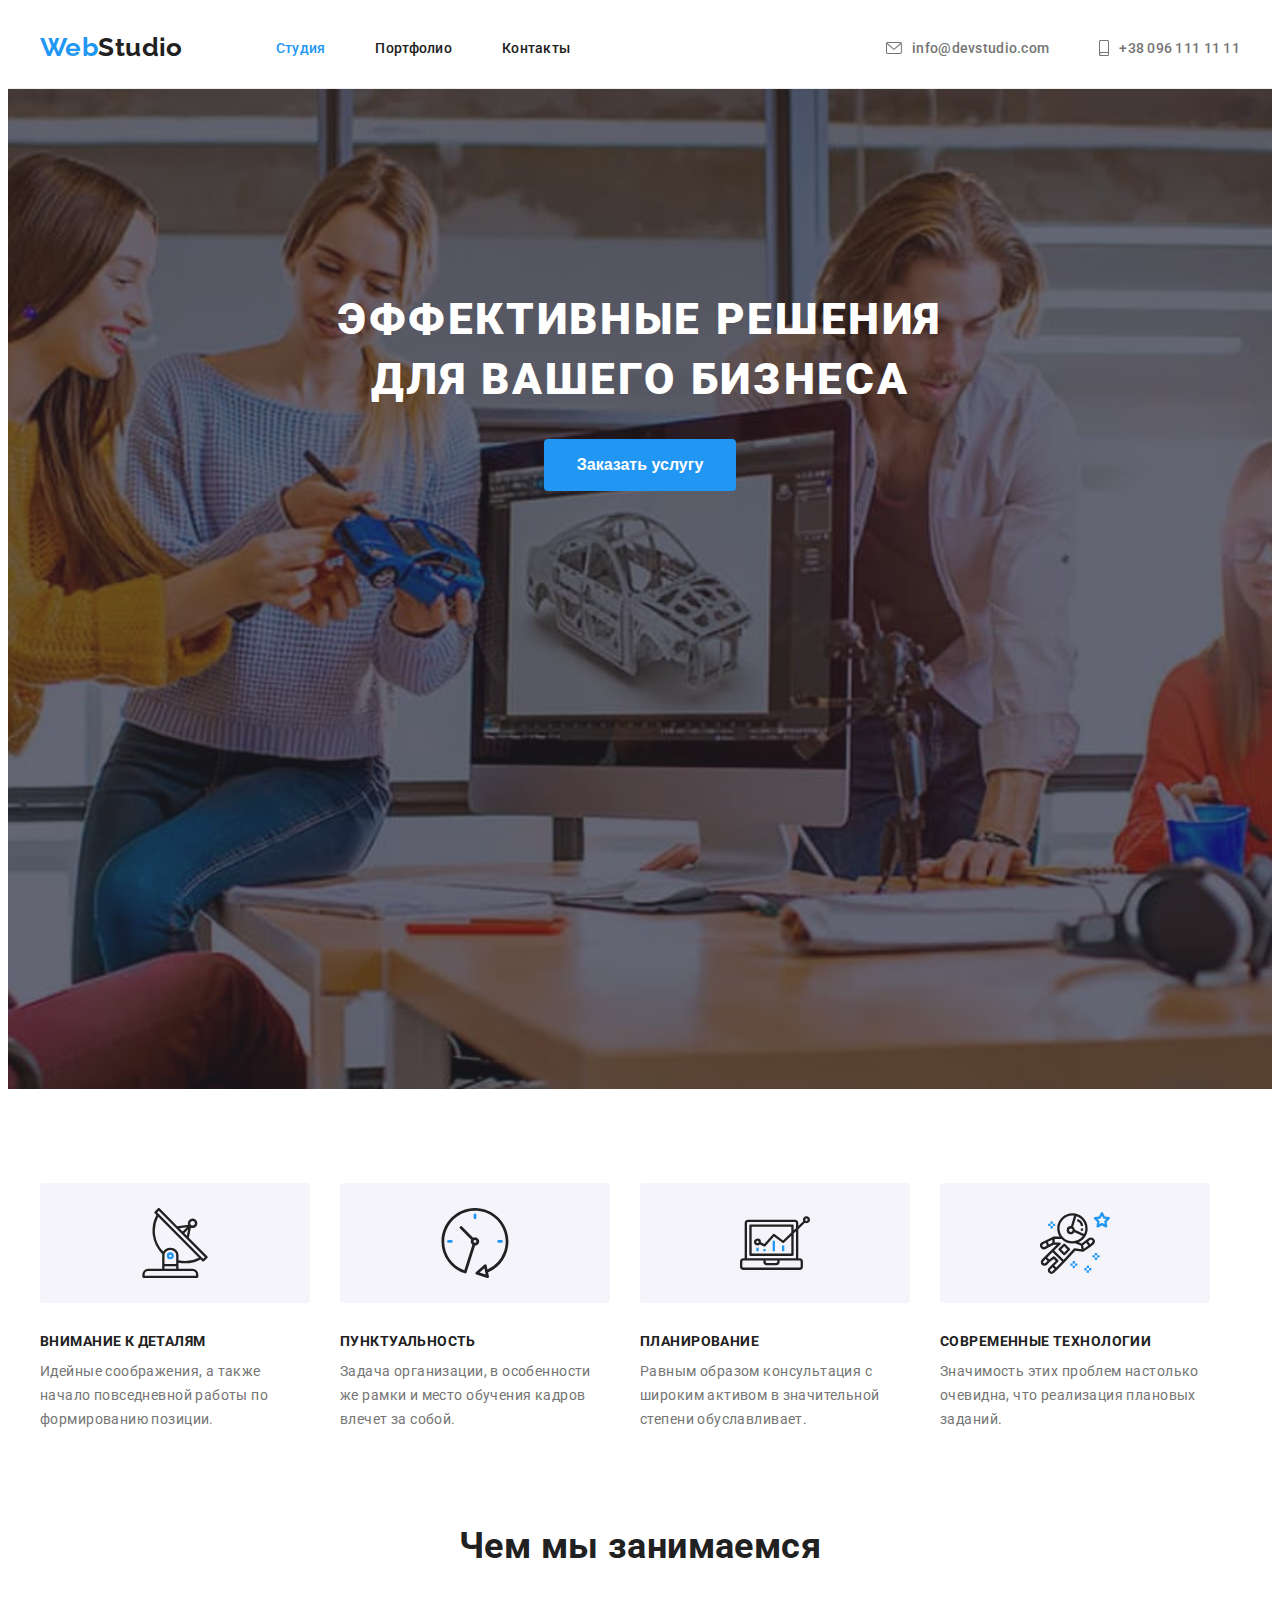
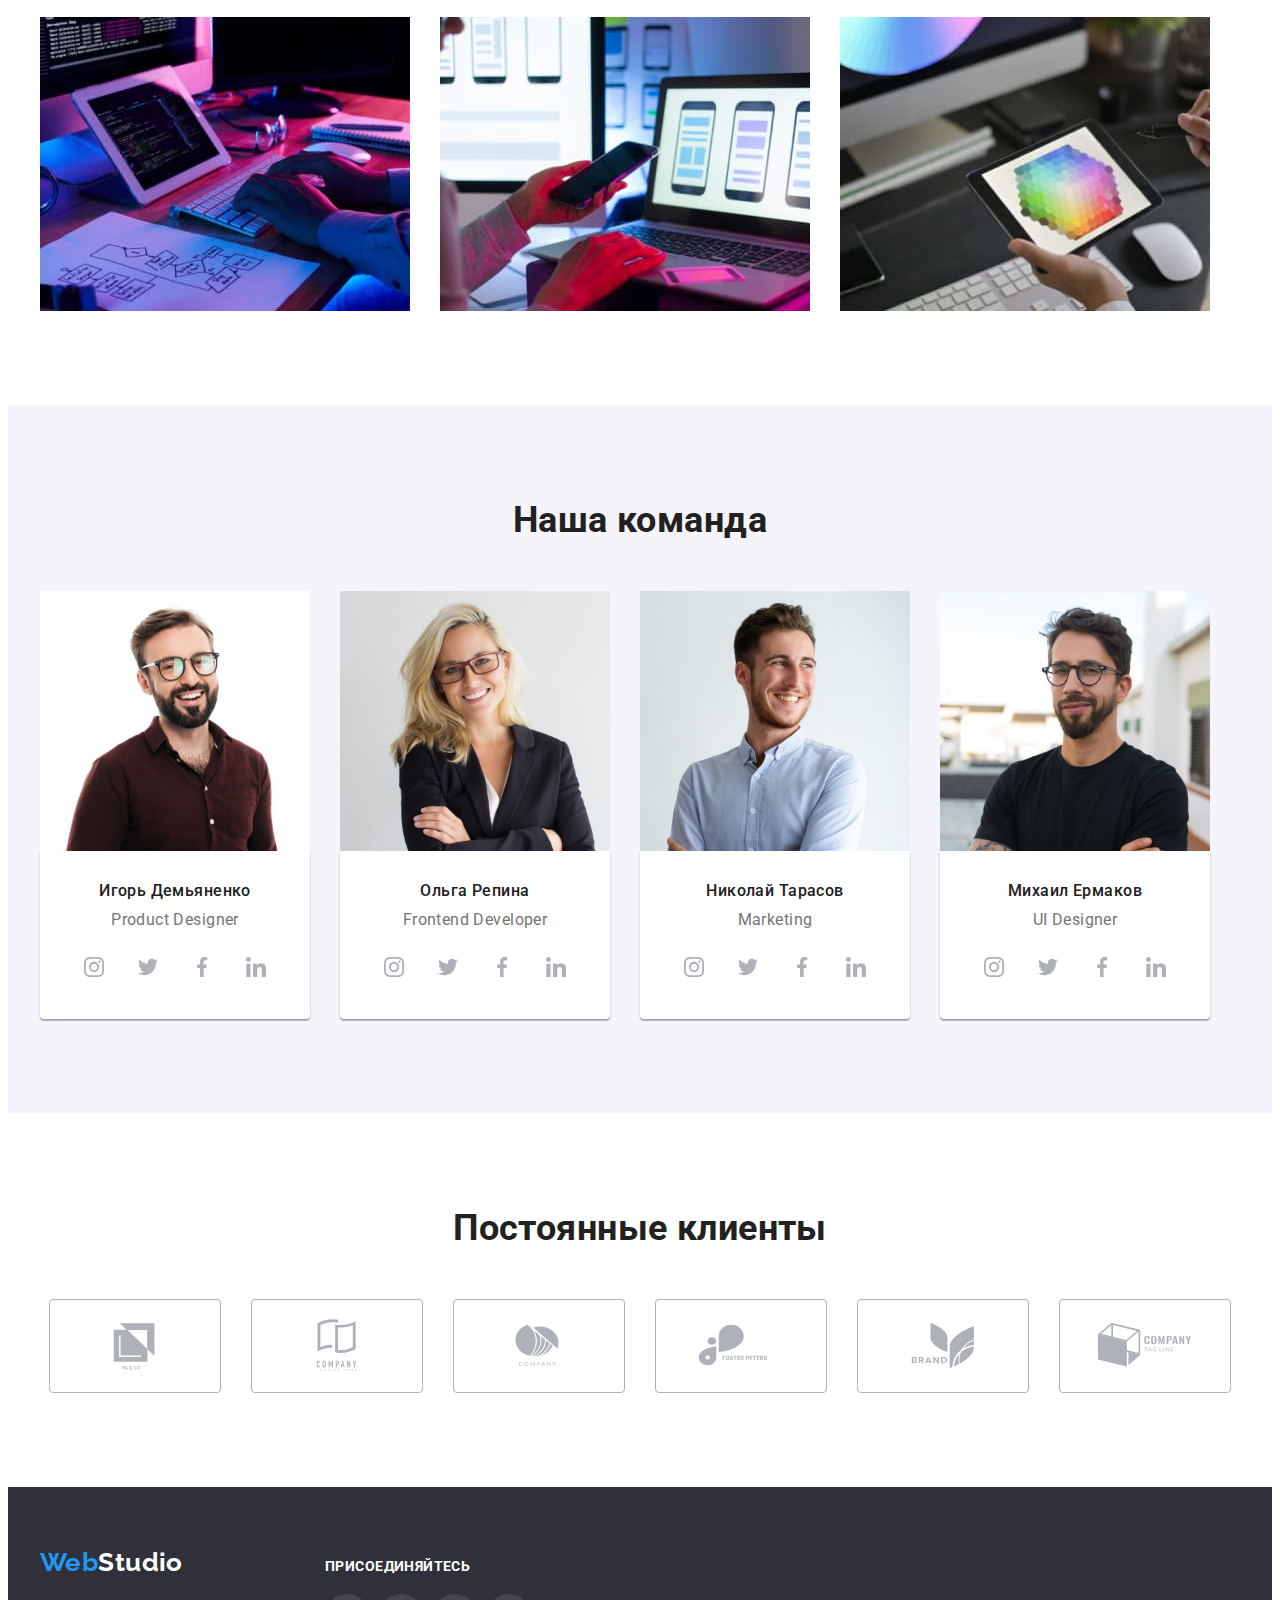
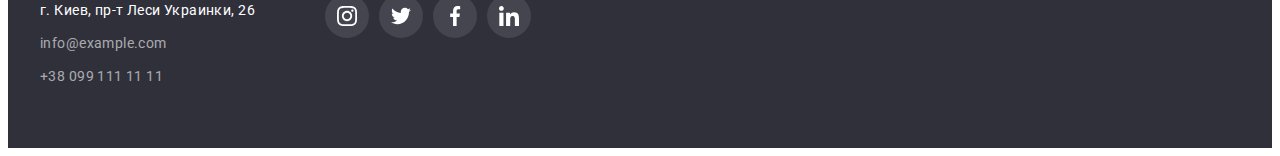
==== index.html @ 10cbb709 "hw_5_start" ====
<!DOCTYPE html>
<html lang="ru">
  <head>
    <meta charset="UTF-8" />
    <meta http-equiv="X-UA-Compatible" content="IE=edge" />
    <meta name="viewport" content="width=device-width, initial-scale=1.0" />
    <title>Студия</title>
    <link rel="preconnect" href="https://fonts.googleapis.com" />
    <link rel="preconnect" href="https://fonts.gstatic.com" crossorigin />
    <link
      href="https://fonts.googleapis.com/css2?family=Raleway:wght@700&family=Roboto:wght@400;500;700;900&display=swap"
      rel="stylesheet"
    />
    <link
      rel="stylesheet"
      href="https://cdnjs.cloudflare.com/ajax/libs/modern-normalize/1.1.0/modern-normalize.min.css"
      integrity="sha512-wpPYUAdjBVSE4KJnH1VR1HeZfpl1ub8YT/NKx4PuQ5NmX2tKuGu6U/JRp5y+Y8XG2tV+wKQpNHVUX03MfMFn9Q=="
      crossorigin="anonymous"
      referrerpolicy="no-referrer"
    />
    <link rel="stylesheet" href="./css/styles.css" />
  </head>
  <body>
    <header class="header">
      <div class="container">
        <!--logo-->
        <a class="header-logo link" href="./index.html">
          <span class="header-logo-blue">Web</span>Studio
        </a>
        <!--menu-->
        <nav class="header-nav">
          <ul class="header-menu list">
            <li class="header-m-item">
              <a class="header-link link current" href="./index.html">Студия</a>
            </li>
            <li class="header-m-item">
              <a class="header-link link" href="./portfolio.html">Портфолио</a>
            </li>
            <li class="header-m-item">
              <a class="header-link link" href="#contacts">Контакты</a>
            </li>
          </ul>
        </nav>
        <!--contacts-->
        <ul class="header-contact list">
          <li class="header-c-item">            
            <a class="header-mail link" href="mailto:info@devstudio.com">
              <svg class="mail-icon" width="16" height="12" ><use href="./images/icons.svg#icon-mail"></use></svg>info@devstudio.com</a>
          </li>
          <li class="header-c-item">            
            <a class="header-tel link" href="tel:+380961111111">
              <svg class="tel-icon" width="10" height="16" ><use href="./images/icons.svg#icon-tel"></use></svg>+38 096 111 11 11</a>
          </li>
        </ul>
      </div>
    </header>
    <main>
      <!--business solutions-->
      <section class="solutions">        
        <div class="container">          
          <h1 class="solutions-title">
            Эффективные решения <br />
            для вашего бизнеса
          </h1>
          <button type="button" class="solutions-button">
            Заказать услугу
          </button>
        </div>
      </section>
      <!--our benefits-->
      <section class="benefits">
        <div class="container">
          <ul class="benefits-menu list">
            <li class="benefits-m-item icon-antenna">
              <h3 class="benefits-title">Внимание к деталям</h3>
              <p class="benefits-text">
                Идейные соображения, а также начало повседневной работы по
                формированию позиции.
              </p>
            </li>
            <li class="benefits-m-item icon-clock">
              <h3 class="benefits-title">Пунктуальность</h3>
              <p class="benefits-text">
                Задача организации, в особенности же рамки и место обучения
                кадров влечет за собой.
              </p>
            </li>
            <li class="benefits-m-item icon-comp">
              <h3 class="benefits-title">Планирование</h3>
              <p class="benefits-text">
                Равным образом консультация с широким активом в значительной
                степени обуславливает.
              </p>
            </li>
            <li class="benefits-m-item icon-astronaut">
              <h3 class="benefits-title">Современные технологии</h3>
              <p class="benefits-text">
                Значимость этих проблем настолько очевидна, что реализация
                плановых заданий.
              </p>
            </li>
          </ul>
        </div>
      </section>
      <!--what are we doing-->
      <section class="doing">
        <div class="container">
          <h2 class="doing-title">Чем мы занимаемся</h2>
          <ul class="doing-menu list">
            <!--рис 1-->
            <li class="doing-item">
              <img
                src="./images/img_1.jpg"
                alt="рис_1"
                width="370"
                height="294"
              />
            </li>
            <!--рис 2-->
            <li class="doing-item">
              <img
                src="./images/img_2.jpg"
                alt="рис_2"
                width="370"
                height="294"
              />
            </li>
            <!--рис 3-->
            <li class="doing-item">
              <img
                src="./images/img_3.jpg"
                alt="рис_3"
                width="370"
                height="294"
              />
            </li>
          </ul>
        </div>
      </section>
      <!--our team-->
      <section class="team">
        <div class="container">
          <h2 class="team-title">Наша команда</h2>
          <ul class="team-menu list">
            <li class="team-item">
              <img
                class="team-img"
                src="./images/c_1.jpg"
                alt="демьяненко"
                width="270"
                height="260"
              />
              <div class="team-member">
                <h3 class="team-m-title">Игорь Демьяненко</h3>
                <p class="team-text">Product Designer</p>
                <ul class="team-social list">
                  <li class="team-social-item"><a class="team-social-link link" href="">
                    <svg class="team-social-icon" width="20" height="20" ><use href="./images/icons.svg#icon-instagram"></use></svg>
                  </a></li>
                  <li class="team-social-item"><a class="team-social-link link" href="">
                    <svg class="team-social-icon" width="20" height="20" ><use href="./images/icons.svg#icon-twitter"></use></svg>
                  </a></li>
                  <li class="team-social-item"><a class="team-social-link link" href="">
                    <svg class="team-social-icon" width="20" height="20" ><use href="./images/icons.svg#icon-facebook"></use></svg>
                  </a></li>
                  <li class="team-social-item"><a class="team-social-link link" href="">
                    <svg class="team-social-icon" width="20" height="20" ><use href="./images/icons.svg#icon-linkedin"></use></svg>
                  </a></li>
                </ul>                
              </div>
            </li>
            <li class="team-item">
              <img
                class="team-img"
                src="./images/c_2.jpg"
                alt="репина"
                width="270"
                height="260"
              />
              <div class="team-member">
                <h3 class="team-m-title">Ольга Репина</h3>
                <p class="team-text">Frontend Developer</p>
                <ul class="team-social list">
                  <li class="team-social-item"><a class="team-social-link link" href="">
                    <svg class="team-social-icon" width="20" height="20" ><use href="./images/icons.svg#icon-instagram"></use></svg>
                  </a></li>
                  <li class="team-social-item"><a class="team-social-link link" href="">
                    <svg class="team-social-icon" width="20" height="20" ><use href="./images/icons.svg#icon-twitter"></use></svg>
                  </a></li>
                  <li class="team-social-item"><a class="team-social-link link" href="">
                    <svg class="team-social-icon" width="20" height="20" ><use href="./images/icons.svg#icon-facebook"></use></svg>
                  </a></li>
                  <li class="team-social-item"><a class="team-social-link link" href="">
                    <svg class="team-social-icon" width="20" height="20" ><use href="./images/icons.svg#icon-linkedin"></use></svg>
                  </a></li>
                </ul>
              </div>
            </li>
            <li class="team-item">
              <img
                class="team-img"
                src="./images/c_3.jpg"
                alt="тарасов"
                width="270"
                height="260"
              />
              <div class="team-member">
                <h3 class="team-m-title">Николай Тарасов</h3>
                <p class="team-text">Marketing</p>
                <ul class="team-social list">
                  <li class="team-social-item"><a class="team-social-link link" href="">
                    <svg class="team-social-icon" width="20" height="20" ><use href="./images/icons.svg#icon-instagram"></use></svg>
                  </a></li>
                  <li class="team-social-item"><a class="team-social-link link" href="">
                    <svg class="team-social-icon" width="20" height="20" ><use href="./images/icons.svg#icon-twitter"></use></svg>
                  </a></li>
                  <li class="team-social-item"><a class="team-social-link link" href="">
                    <svg class="team-social-icon" width="20" height="20" ><use href="./images/icons.svg#icon-facebook"></use></svg>
                  </a></li>
                  <li class="team-social-item"><a class="team-social-link link" href="">
                    <svg class="team-social-icon" width="20" height="20" ><use href="./images/icons.svg#icon-linkedin"></use></svg>
                  </a></li>
                </ul>
              </div>
            </li>
            <li class="team-item">
              <img
                class="team-img"
                src="./images/c_4.jpg"
                alt="ермаков"
                width="270"
                height="260"
              />
              <div class="team-member">
                <h3 class="team-m-title">Михаил Ермаков</h3>
                <p class="team-text">UI Designer</p>
                <ul class="team-social list">
                  <li class="team-social-item"><a class="team-social-link link" href="">
                    <svg class="team-social-icon" width="20" height="20" ><use href="./images/icons.svg#icon-instagram"></use></svg>
                  </a></li>
                  <li class="team-social-item"><a class="team-social-link link" href="">
                    <svg class="team-social-icon" width="20" height="20" ><use href="./images/icons.svg#icon-twitter"></use></svg>
                  </a></li>
                  <li class="team-social-item"><a class="team-social-link link" href="">
                    <svg class="team-social-icon" width="20" height="20" ><use href="./images/icons.svg#icon-facebook"></use></svg>
                  </a></li>
                  <li class="team-social-item"><a class="team-social-link link" href="">
                    <svg class="team-social-icon" width="20" height="20" ><use href="./images/icons.svg#icon-linkedin"></use></svg>
                  </a></li>
                </ul>
              </div>
            </li>
          </ul>
        </div>
      </section>
      <!--our clients-->
      <section class="client">
        <div class="container">
          <h2 class="client-title">Постоянные клиенты</h2>
          <ul class="client-menu list">
            <li class="client-m-item"><a class="client-m-link link" href="">
              <svg class="client-icon" width="106" height="60" ><use href="./images/icons.svg#icon-client_1"></use></svg>
            </a></li>
            <li class="client-m-item"><a class="client-m-link link" href="">
              <svg class="client-icon" width="106" height="60" ><use href="./images/icons.svg#icon-client_2"></use></svg>
            </a></li>
            <li class="client-m-item"><a class="client-m-link link" href="">
              <svg class="client-icon" width="106" height="60" ><use href="./images/icons.svg#icon-client_3"></use></svg>
            </a></li>
            <li class="client-m-item"><a class="client-m-link link" href="">
              <svg class="client-icon" width="106" height="60" ><use href="./images/icons.svg#icon-client_4"></use></svg>
            </a></li>
            <li class="client-m-item"><a class="client-m-link link" href="">
              <svg class="client-icon" width="106" height="60" ><use href="./images/icons.svg#icon-client_5"></use></svg>
            </a></li>
            <li class="client-m-item"><a class="client-m-link link" href="">
              <svg class="client-icon" width="106" height="60" ><use href="./images/icons.svg#icon-client_6"></use></svg>
            </a></li>
          </ul>
        </div>
    </main>
    <footer class="footer">
      <div class="container">
        <div class="column-one">
        <!--logo-->
        <a class="footer-logo link" href="./index.html">
          <span class="footer-logo-blue">Web</span>Studio
        </a>
        <!--address-->
        <address class="footer-address" id="contacts">
          <ul class="footer-menu list">
            <li class="footer-m-item">
              <a
                class="footer-map link"
                href="https://goo.gl/maps/RR3jkTfYmtPLp5M26"
                >г. Киев, пр-т Леси Украинки, 26</a
              >
            </li>
            <li class="footer-m-item">
              <a class="footer-mail link" href="mailto:info@devstudio.com"
                >info@example.com</a
              >
            </li>
            <li class="footer-m-item">
              <a class="footer-tel link" href="tel:+380991111111"
                >+38 099 111 11 11</a
              >
            </li>
          </ul>
        </address>
      </div>
      <div class="column-two">
        <h3 class="join-title">присоединяйтесь</h3>
        <ul class="join-social list">
          <li class="join-social-item"><a class="join-social-link link" href="">
            <svg class="join-social-icon" width="20" height="20" ><use href="./images/icons.svg#icon-instagram_2"></use></svg>
          </a></li>
          <li class="join-social-item"><a class="join-social-link link" href="">
            <svg class="join-social-icon" width="20" height="20" ><use href="./images/icons.svg#icon-twitter_2"></use></svg>
          </a></li>
          <li class="join-social-item"><a class="join-social-link link" href="">
            <svg class="join-social-icon" width="20" height="20" ><use href="./images/icons.svg#icon-facebook_2"></use></svg>
          </a></li>
          <li class="join-social-item"><a class="join-social-link link" href="">
            <svg class="join-social-icon" width="20" height="20" ><use href="./images/icons.svg#icon-linkedin_2"></use></svg>
          </a></li>
        </ul>
      </div>
      </div>
    </footer>
  </body>
</html>
---- css/styles.css ----
:root {
    --pas-txt: #212121;
    --act-link-txt: #2196F3;
    --act-btn-txt: #FFFFFF;
    --hd-cont-txt: #757575;
    --ftr-cont-txt: rgba(255, 255, 255, 0.6);
    --sol-bcg: #2F303A;
    --hero-bcg: #E5E5E5;
    --team-bcg: #F5F4FA;    
    }

body {
    font-family: 'Roboto', sans-serif;
    font-size: 14px;
    letter-spacing: 0.03em;
    color: var(--pas-txt);
    background-color: var(--act-btn-txt);    
}

h1, h2, h3, h4, h5, h6, p {
margin-top: 0;
margin-bottom: 0;
}

ul, ol {
    margin-top: 0;
    margin-bottom: 0;
    padding-left: 0;
    }

img {
    display: block;
}

.list {    
    list-style: none;
}

.link {
    text-decoration: none;
}

.container {
    width: 1200px;
    padding-left: 15px;
    padding-right: 15px;
    margin: 0 auto;    
    }

/*------------------------header-------------------------*/

.header {
    border-bottom: 1px solid #ECECEC;
    background: var(--act-btn-txt);    
    }

.header .container { 
    display: flex;
    }

.header-logo {
        margin-right: 93px;
        padding-top: 24px;
        padding-bottom: 25px;

        font-family: 'Raleway';
        font-style: normal;
        font-weight: 700;
        font-size: 26px;
        line-height: calc(31/26);          
        color: var(--pas-txt);        
    }

.header-logo-blue {
        color: var(--act-link-txt);        
        }

.header-menu {
    display: flex;
    }

.header-m-item {    
    margin-right: 50px;
}

.header-m-item:last-child {
    margin-right: 0;
}

.header-link {
        display: block;
        padding-top: 32px;
        padding-bottom: 32px;
        
        font-weight: 500;
        line-height: calc(16/14);
        letter-spacing: 0.02em;
        color: var(--pas-txt);
        
        }

.header-link.current {
    color: var(--act-link-txt);
}

.header-link:hover,
.header-link:focus {
    color: var(--act-link-txt);
}

.header-contact {
    display: flex;
    margin-left: auto;    
}

.header-c-item:not(:last-child) {
    margin-right: 50px;
}

.header-mail,
.header-tel {
        display: flex;
        padding-top: 32px;
        padding-bottom: 32px;
        align-items: center;

        font-weight: 500;        
        line-height: calc(16/14);
        letter-spacing: 0.02em; 
        color: var(--hd-cont-txt);        
    }    

.header-mail:hover,
.header-tel:hover,
.header-mail:focus,
.header-tel:focus {
    color: var(--act-link-txt);
}

.mail-icon,
.tel-icon {
    margin-right: 10px;
    fill: currentColor;
}

/*------------------------main------------------------*/

/*------------solutions------------*/

.solutions {
    padding-top: 200px;
    padding-bottom: 200px;
    text-align: center;
    
    background-color: #C4C4C4;
    background-image: 
    linear-gradient(
        to right,
        rgba(47, 48, 58, 0.4),
        rgba(47, 48, 58, 0.4) 
        ),
    url(../images/solution.jpg);
    max-width: 1600px;
    min-height: 600px;
    margin: 0 auto;
    background-repeat: no-repeat;
    background-position: center;
    background-size: cover;  
}

.solutions-title {
        margin-bottom: 30px;
                
        font-weight: 900;
        font-size: 44px;
        line-height: calc(60/44);        
        letter-spacing: 0.06em;
        text-transform: uppercase;    
        color: var(--act-btn-txt);        
}

.solutions-button {
        display: inline-block;
        border-radius: 4px;
        border: 1px solid transparent;
        padding: 10px 32px;
        
            
        font-weight: 700;
        font-size: 16px;
        line-height: calc(30/16);                 
        color: var(--act-btn-txt);      
        background: var(--act-link-txt);
        cursor: pointer;
        
}

/*------------benefits-------------*/

.benefits {
    padding-top: 94px;
    padding-bottom: 94px;    
    border-color: var(--hero-bcg);
}

.benefits-menu {
    display: flex;
}

.benefits-m-item {
    width: 270px;
    margin-right: 30px;
}

.benefits-m-item:last-child {
    margin-right: 0;
}

.benefits-m-item::before {
    display: block;
    content: "";
    height: 120px;
    background-size: 70px 70px;
    background-repeat: no-repeat;
    background-position: center;
    border-radius: 4px;
    background-color: var(--team-bcg);
    margin-bottom: 30px;
    
}

.icon-antenna::before {
    background-image: url(../images/antenna_1.svg);
}

.icon-clock::before {
    background-image: url(../images/clock_2.svg);
}

.icon-comp::before {
    background-image: url(../images/comp_3.svg);
    }

.icon-astronaut::before {
    background-image: url(../images/astronaut_4.svg);
}

.benefits-title{
    margin-bottom: 10px;

    font-weight: 700; 
    font-size: 14px;   
    line-height: calc(16/14);    
    text-transform: uppercase;    
    }

.benefits-text {       
    line-height: calc(24/14);    
    color: var(--hd-cont-txt);
}

/*------------doing------------*/

.doing {
    padding-bottom: 94px;
    border-color: var(--hero-bcg);
        
}

.doing-menu {
    display: flex;
    }

.doing-title {
        text-align: center;
        margin-bottom: 50px;

        font-weight: 700;
        font-size: 36px;
        line-height: calc(42/36);                  
}

.doing-item {
    margin-right: 30px;
}

.doing-item:last-child {
    margin-right: 0;
}

/*------------team------------*/

.team {
    padding-top: 94px;
    padding-bottom: 94px;
    text-align: center;

    background-color: var(--team-bcg);    
}

.team-menu {
    display: flex;
    }

    .team-item:not(:last-child) {
        margin-right: 30px;
    }

.team-title {
    margin-bottom: 50px;

    font-weight: 700;
    font-size: 36px;
    line-height: calc(42/36);
    }

.team-member {
    padding-top: 30px;
    padding-bottom: 30px;
    background-color: var(--act-btn-txt);
    box-shadow:
    0px 1px 3px rgba(0, 0, 0, 0.12),
    0px 1px 1px rgba(0, 0, 0, 0.14),
    0px 2px 1px rgba(0, 0, 0, 0.2);
    border-radius: 0px 0px 4px 4px;
}

.team-m-title {
    margin-bottom: 10px;

    font-weight: 500;
    font-size: 16px;
    line-height: calc(19/16);    
}

.team-text {
    margin-bottom: 16px;

    font-size: 16px;
    line-height: calc(19/16);        
    color: var(--hd-cont-txt);
    
}

.team-social {
    display: flex;
    justify-content: center;
    gap: 10px;    
}

.team-social-link {    
    width: 44px;
    height: 44px;
    border-radius: 50%;    
    display: flex;
    align-items: center;
    justify-content: center; 
}

.team-social-link:hover,
.team-social-link:focus {
    background-color: var(--act-link-txt);
    }

.team-social-icon {
    fill: #afb1b8;
}

.team-social-link:hover .team-social-icon,
.team-social-link:focus .team-social-icon {
    fill: var(--act-btn-txt);
}


/*------------clients----------- */

.client {
    padding-top: 94px;
    padding-bottom: 94px;
}

.client-title {
    text-align: center;
    margin-bottom: 50px;

    font-weight: 700;
    font-size: 36px;
    line-height: calc(42/36);        
}

.client-menu {
    display: flex;
    justify-content: center;
    gap: 30px;
    
}

.client-m-link {
    width: 170px;
    height: 92px;
    display: flex;
    align-items: center;
    justify-content: center;
    border: 1px solid #AFB1B8;
    border-radius: 4px;
}

.client-m-link:hover,
.client-m-link:focus {
border: 1px solid var(--act-link-txt);
border-radius: 4px;
}

.client-icon {
    fill: #afb1b8;
}

.client-m-link:hover .client-icon,
.client-m-link:focus .client-icon {
    fill: var(--act-link-txt);
}


/*------------portfolio_button------------*/

.visually-hidden {
    position: absolute;
    white-space: nowrap;
    width: 1px;
    height: 1px;
    overflow: hidden;
    border: 0;
    padding: 0;
    clip: rect(0 0 0 0);
    clip-path: inset(50%);
    margin: -1px;
}

.portfolio {
    padding-top: 94px;
    padding-bottom: 94px;    
}

.portfolio-b {
    display: flex;    
    justify-content: center;
    margin-bottom: 50px;
}

.portfolio-b-item:not(:last-child) {
    margin-right: 8px;
}

.portfolio-button {
    display: inline-block;
    border-radius: 4px;
    border: 1px solid transparent;
    padding: 6px 22px;

    font-weight: 500;
    font-size: 16px;
    line-height: calc(26/16);
    text-align: center;
    background: var(--team-bcg);
    cursor: pointer;    
    }

.portfolio-button:hover,
.portfolio-button:focus {
    background: var(--act-link-txt);
    color: var(--act-btn-txt);
    box-shadow: 0px 3px 1px rgba(0, 0, 0, 0.1),
    0px 1px 2px rgba(0, 0, 0, 0.08),
    0px 2px 2px rgba(0, 0, 0, 0.12);
    }

/*------------portfolio_menu------------*/

.portfolio-menu {
    display: flex;
    flex-wrap: wrap;
}

.portfolio-m-item {
    width: 370px;
    margin-right: 30px;
    margin-bottom: 30px;    
}

.portfolio-m-item:nth-child(3n) {
    margin-right: 0;
}

.portfolio-m-item:nth-last-child(-n+3) {
    margin-bottom: 0;
}

.portfolio-m-link {
    display: block;
}

.portfolio-m-link:hover,
.portfolio-m-link:focus {
    box-shadow: 0px 1px 1px rgba(0, 0, 0, 0.12),
        0px 4px 4px rgba(0, 0, 0, 0.06),
        1px 4px 6px rgba(0, 0, 0, 0.16);
}

.portfolio-m-project {
    padding-top: 20px;
    padding-bottom: 20px;
    padding-left: 24px;
    padding-right: 24px;
    border-left: 1px solid #EEEEEE;
    border-right: 1px solid #EEEEEE;
    border-bottom: 1px solid #EEEEEE;

}

.portfolio-m-title {
        margin-bottom: 4px;
        
        font-weight: 700;
        font-size: 18px;
        line-height: calc(36/18);
        letter-spacing: 0.06em;
        color: var(--pas-txt);  
}

.portfolio-m-text {
        font-size: 16px;
        line-height: calc(30/16);           
        color: var(--hd-cont-txt);
}

/*------------------------footer------------------------*/

.footer {
    padding-top: 60px;
    padding-bottom: 60px;

    background-color: var(--sol-bcg);    
}

.footer .container {
    display: flex;
    align-items: baseline;
}

.column-one {
    margin-right: 70px;
}

.footer-logo {
    margin-bottom: 20px;

    display: inline-block;
    font-family: "Raleway";
    font-weight: 700;
    font-size: 26px;
    line-height: calc(31/26);
    color: var(--act-btn-txt);
        
}

.footer-logo-blue {        
        color: var(--act-link-txt);        
}

.footer-address {
    font-style: normal;    
}

.footer-m-item {
    display: block;
    }

.footer-m-item:not(:last-child) {
    margin-bottom: 9px;
}   

.footer-map {    
    line-height: calc(24/14);
    color: var(--act-btn-txt);    
}

.footer-mail,
.footer-tel {
    line-height: calc(24/14);
    color: rgba(255, 255, 255, 0.6);    
}

.footer-map:hover,
.footer-map:focus
.footer-mail:hover,
.footer-tel:hover,
.footer-mail:focus,
.footer-tel:focus{
    color: var(--act-link-txt);
}

.join-title {
    margin-bottom: 20px;
    
    font-weight: 700;
    font-size: 14px;
    line-height: calc(16/14);
    letter-spacing: 0.03em;
    text-transform: uppercase;
    color: var(--act-btn-txt);
}

.join-social {
    display: flex;
}

.join-social-item:not(:last-child) {
    margin-right: 10px;
}

.join-social-link {
    display: flex;
    width: 44px;
    height: 44px;
    border-radius: 50%;
    align-items: center;
    justify-content: center;
    
    background: rgba(255, 255, 255, 0.1);
}

.join-social-link:hover,
.join-social-link:focus {
    background-color: #2196F3;
}

.join-social-icon {
    fill: var(--act-btn-txt);
}
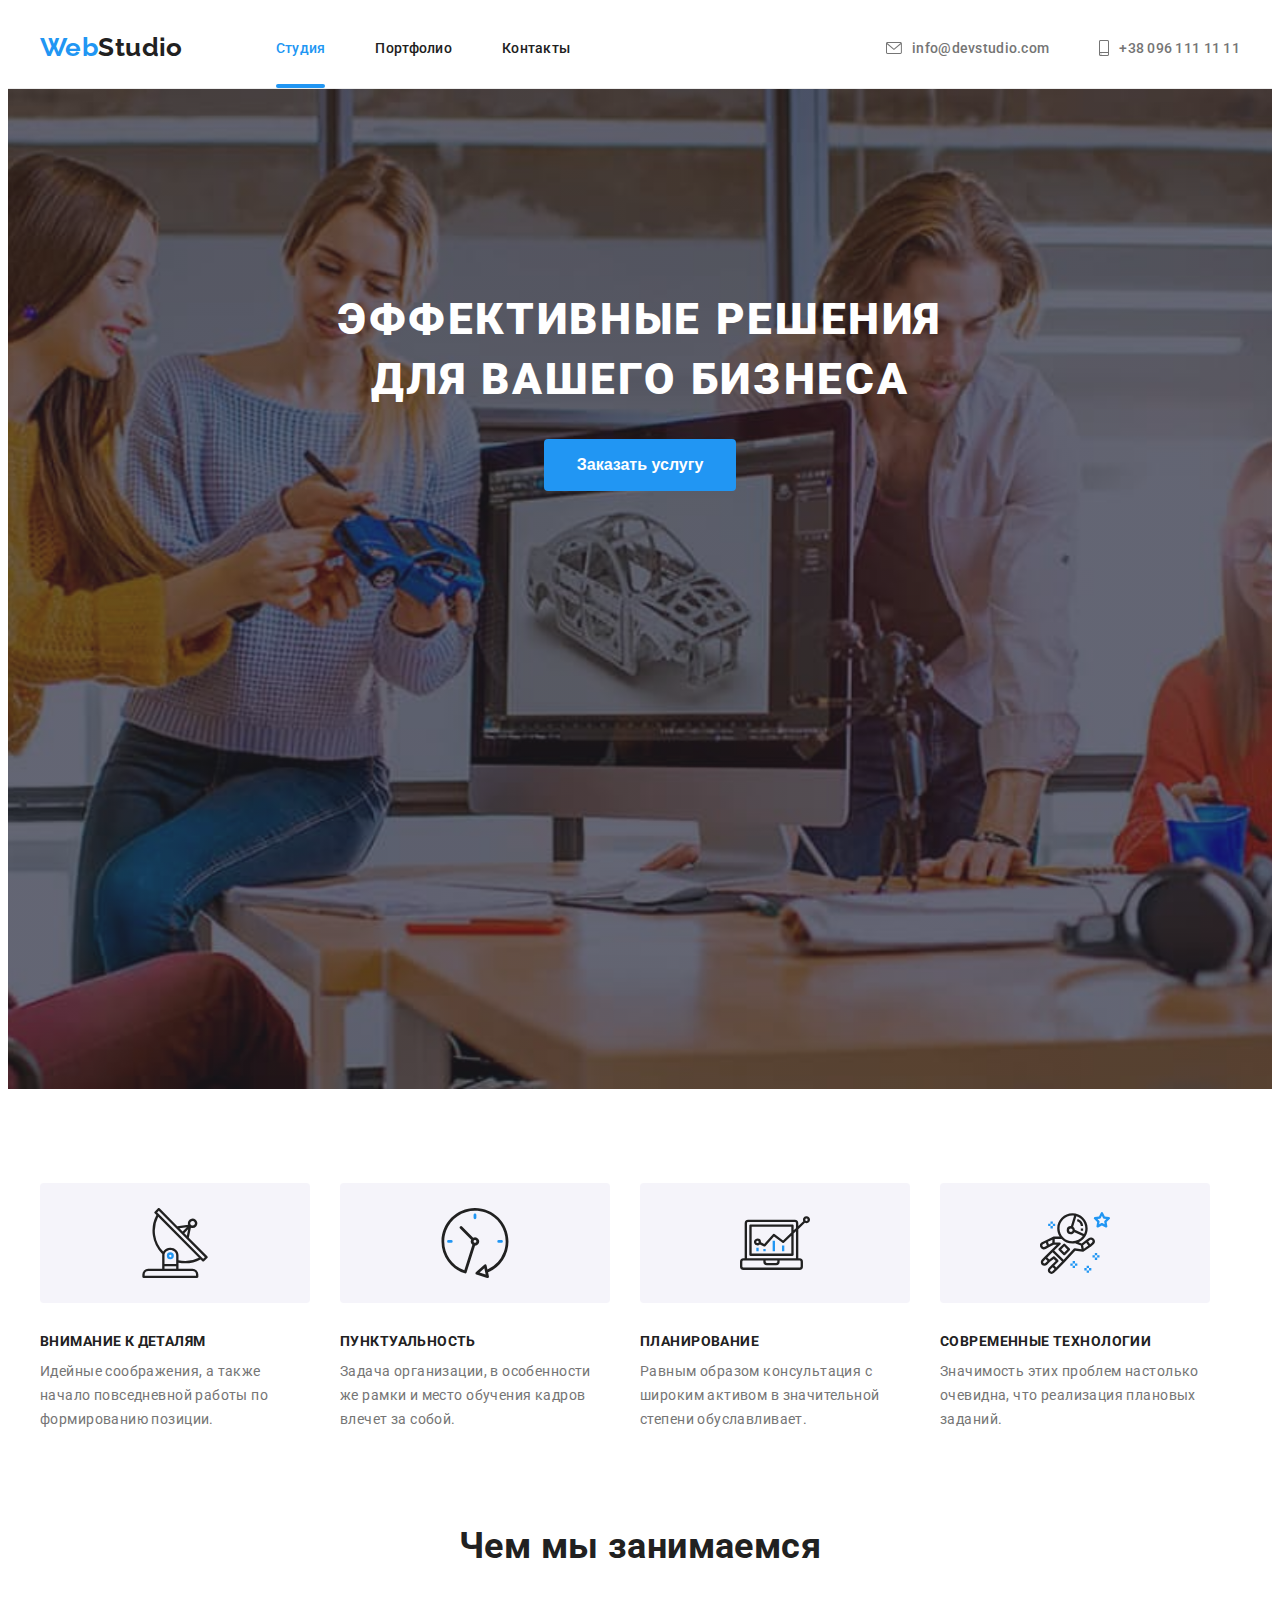
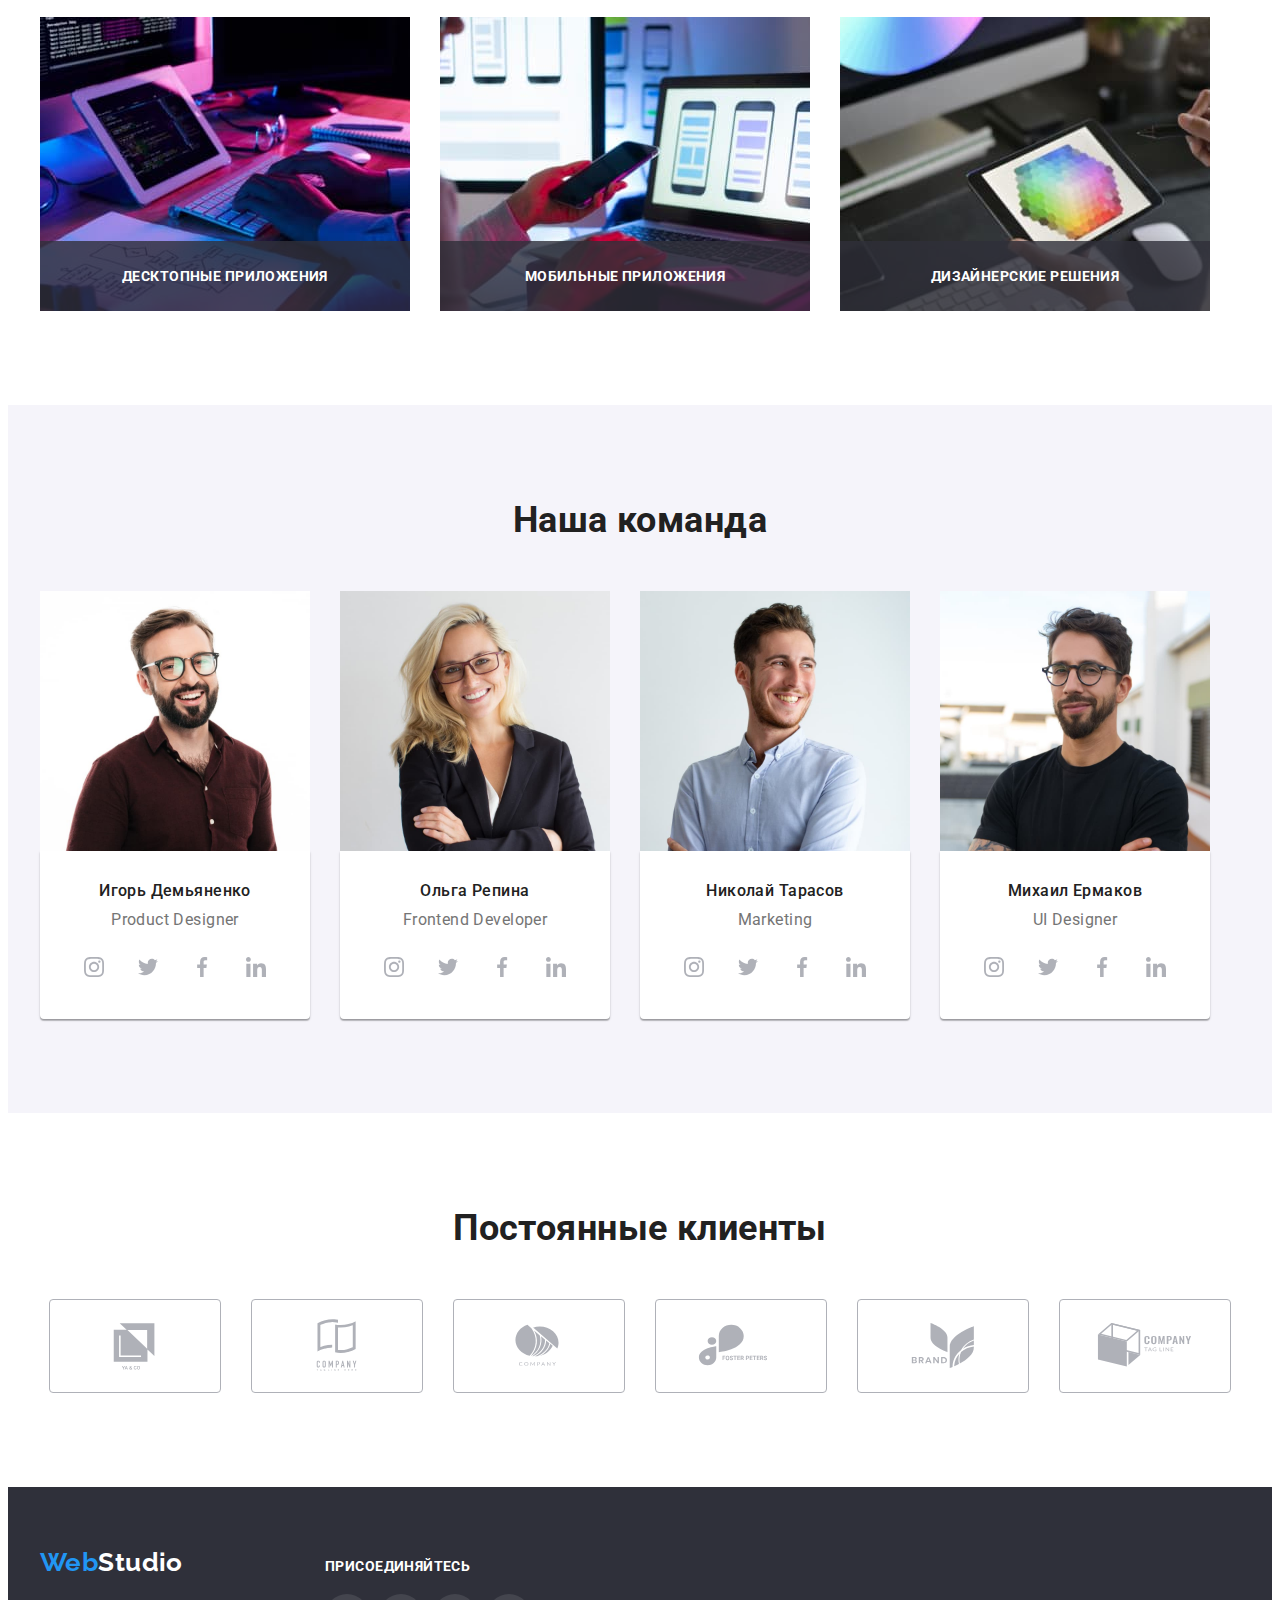
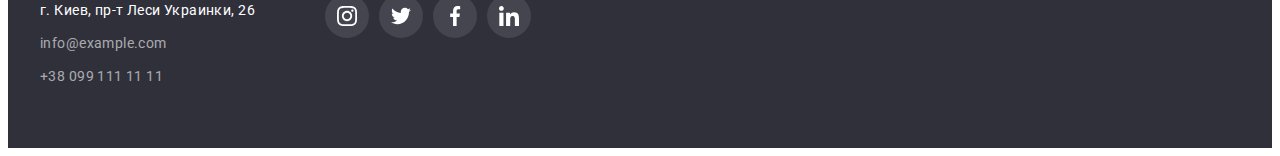
==== commit 3f1c7c58: "hw_5_label" ====
--- a/index.html
+++ b/index.html
@@ -115,6 +115,7 @@
                 width="370"
                 height="294"
               />
+              <h2 class="doing-label">Десктопные приложения</h2>
             </li>
             <!--рис 2-->
             <li class="doing-item">
@@ -124,6 +125,7 @@
                 width="370"
                 height="294"
               />
+              <h2 class="doing-label">Мобильные приложения</h2>
             </li>
             <!--рис 3-->
             <li class="doing-item">
@@ -133,6 +135,7 @@
                 width="370"
                 height="294"
               />
+              <h2 class="doing-label">Дизайнерские решения</h2>
             </li>
           </ul>
         </div>
--- a/css/styles.css
+++ b/css/styles.css
@@ -6,7 +6,8 @@
     --ftr-cont-txt: rgba(255, 255, 255, 0.6);
     --sol-bcg: #2F303A;
     --hero-bcg: #E5E5E5;
-    --team-bcg: #F5F4FA;    
+    --team-bcg: #F5F4FA;
+    --trnstn: 250ms cubic-bezier(0.4, 0, 0.2, 1);
     }
 
 body {
@@ -96,16 +97,32 @@
         line-height: calc(16/14);
         letter-spacing: 0.02em;
         color: var(--pas-txt);
-        
+
+        transition: color var(--trnstn);               
         }
-
-.header-link.current {
-    color: var(--act-link-txt);
-}
 
 .header-link:hover,
 .header-link:focus {
     color: var(--act-link-txt);
+}
+
+.header-link.current {
+    color: var(--act-link-txt);
+    }
+
+.current {
+    position: relative;
+}
+
+.current::after {
+    position: absolute;
+    content: '';
+    width: 100%;
+    height: 4px;
+    border-radius: 2px;
+    left: 0px;
+    bottom: 0px;
+    background-color: #2196F3;
 }
 
 .header-contact {
@@ -127,8 +144,11 @@
         font-weight: 500;        
         line-height: calc(16/14);
         letter-spacing: 0.02em; 
-        color: var(--hd-cont-txt);        
-    }    
+        color: var(--hd-cont-txt);
+
+        transition: color var(--trnstn);
+        
+        }    
 
 .header-mail:hover,
 .header-tel:hover,
@@ -141,7 +161,7 @@
 .tel-icon {
     margin-right: 10px;
     fill: currentColor;
-}
+    }
 
 /*------------------------main------------------------*/
 
@@ -282,10 +302,32 @@
 
 .doing-item {
     margin-right: 30px;
+
+    position: relative;
 }
 
 .doing-item:last-child {
     margin-right: 0;
+}
+
+.doing-label {
+    display: block;
+    padding-top: 27px;
+    padding-bottom: 27px;
+
+
+    font-weight: 700;
+    font-size: 14px;
+    line-height: calc(16/14);
+    text-align: center;
+    letter-spacing: 0.03em;
+    text-transform: uppercase;    
+    color: var(--act-btn-txt);
+    background-color: rgba(47, 48, 58, 0.8);
+
+    position: absolute;
+    width: 100%;
+    bottom: 0px;
 }
 
 /*------------team------------*/
@@ -354,8 +396,10 @@
     border-radius: 50%;    
     display: flex;
     align-items: center;
-    justify-content: center; 
-}
+    justify-content: center;
+
+    transition: background-color var(--trnstn);
+    }
 
 .team-social-link:hover,
 .team-social-link:focus {
@@ -363,8 +407,10 @@
     }
 
 .team-social-icon {
-    fill: #afb1b8;
-}
+    fill: #afb1b8; 
+
+    transition: fill var(--trnstn);
+    }
 
 .team-social-link:hover .team-social-icon,
 .team-social-link:focus .team-social-icon {
@@ -403,17 +449,20 @@
     justify-content: center;
     border: 1px solid #AFB1B8;
     border-radius: 4px;
-}
+
+    transition: color var(--trnstn);
+    }
 
 .client-m-link:hover,
 .client-m-link:focus {
 border: 1px solid var(--act-link-txt);
-border-radius: 4px;
 }
 
 .client-icon {
     fill: #afb1b8;
-}
+
+    transition: fill var(--trnstn);
+    }
 
 .client-m-link:hover .client-icon,
 .client-m-link:focus .client-icon {
@@ -461,13 +510,17 @@
     font-size: 16px;
     line-height: calc(26/16);
     text-align: center;
-    background: var(--team-bcg);
-    cursor: pointer;    
+    background-color: var(--team-bcg);
+    cursor: pointer;
+    
+    transition-property: background-color, color, box-shadow;
+    transition-duration: 250ms;
+    transition-timing-function: cubic-bezier(0.4, 0, 0.2, 1);
     }
 
 .portfolio-button:hover,
 .portfolio-button:focus {
-    background: var(--act-link-txt);
+    background-color: var(--act-link-txt);
     color: var(--act-btn-txt);
     box-shadow: 0px 3px 1px rgba(0, 0, 0, 0.1),
     0px 1px 2px rgba(0, 0, 0, 0.08),
@@ -497,6 +550,8 @@
 
 .portfolio-m-link {
     display: block;
+    
+    transition: box-shadow var(--trnstn);
 }
 
 .portfolio-m-link:hover,
@@ -581,21 +636,25 @@
 
 .footer-map {    
     line-height: calc(24/14);
-    color: var(--act-btn-txt);    
+    color: var(--act-btn-txt);
+    
+    transition: color var(--trnstn);
 }
 
 .footer-mail,
 .footer-tel {
     line-height: calc(24/14);
-    color: rgba(255, 255, 255, 0.6);    
+    color: rgba(255, 255, 255, 0.6);
+    
+    transition: color var(--trnstn);
 }
 
 .footer-map:hover,
-.footer-map:focus
+.footer-map:focus,
 .footer-mail:hover,
 .footer-tel:hover,
 .footer-mail:focus,
-.footer-tel:focus{
+.footer-tel:focus {
     color: var(--act-link-txt);
 }
 
@@ -627,6 +686,8 @@
     justify-content: center;
     
     background: rgba(255, 255, 255, 0.1);
+
+    transition: background-color var(--trnstn);
 }
 
 .join-social-link:hover,
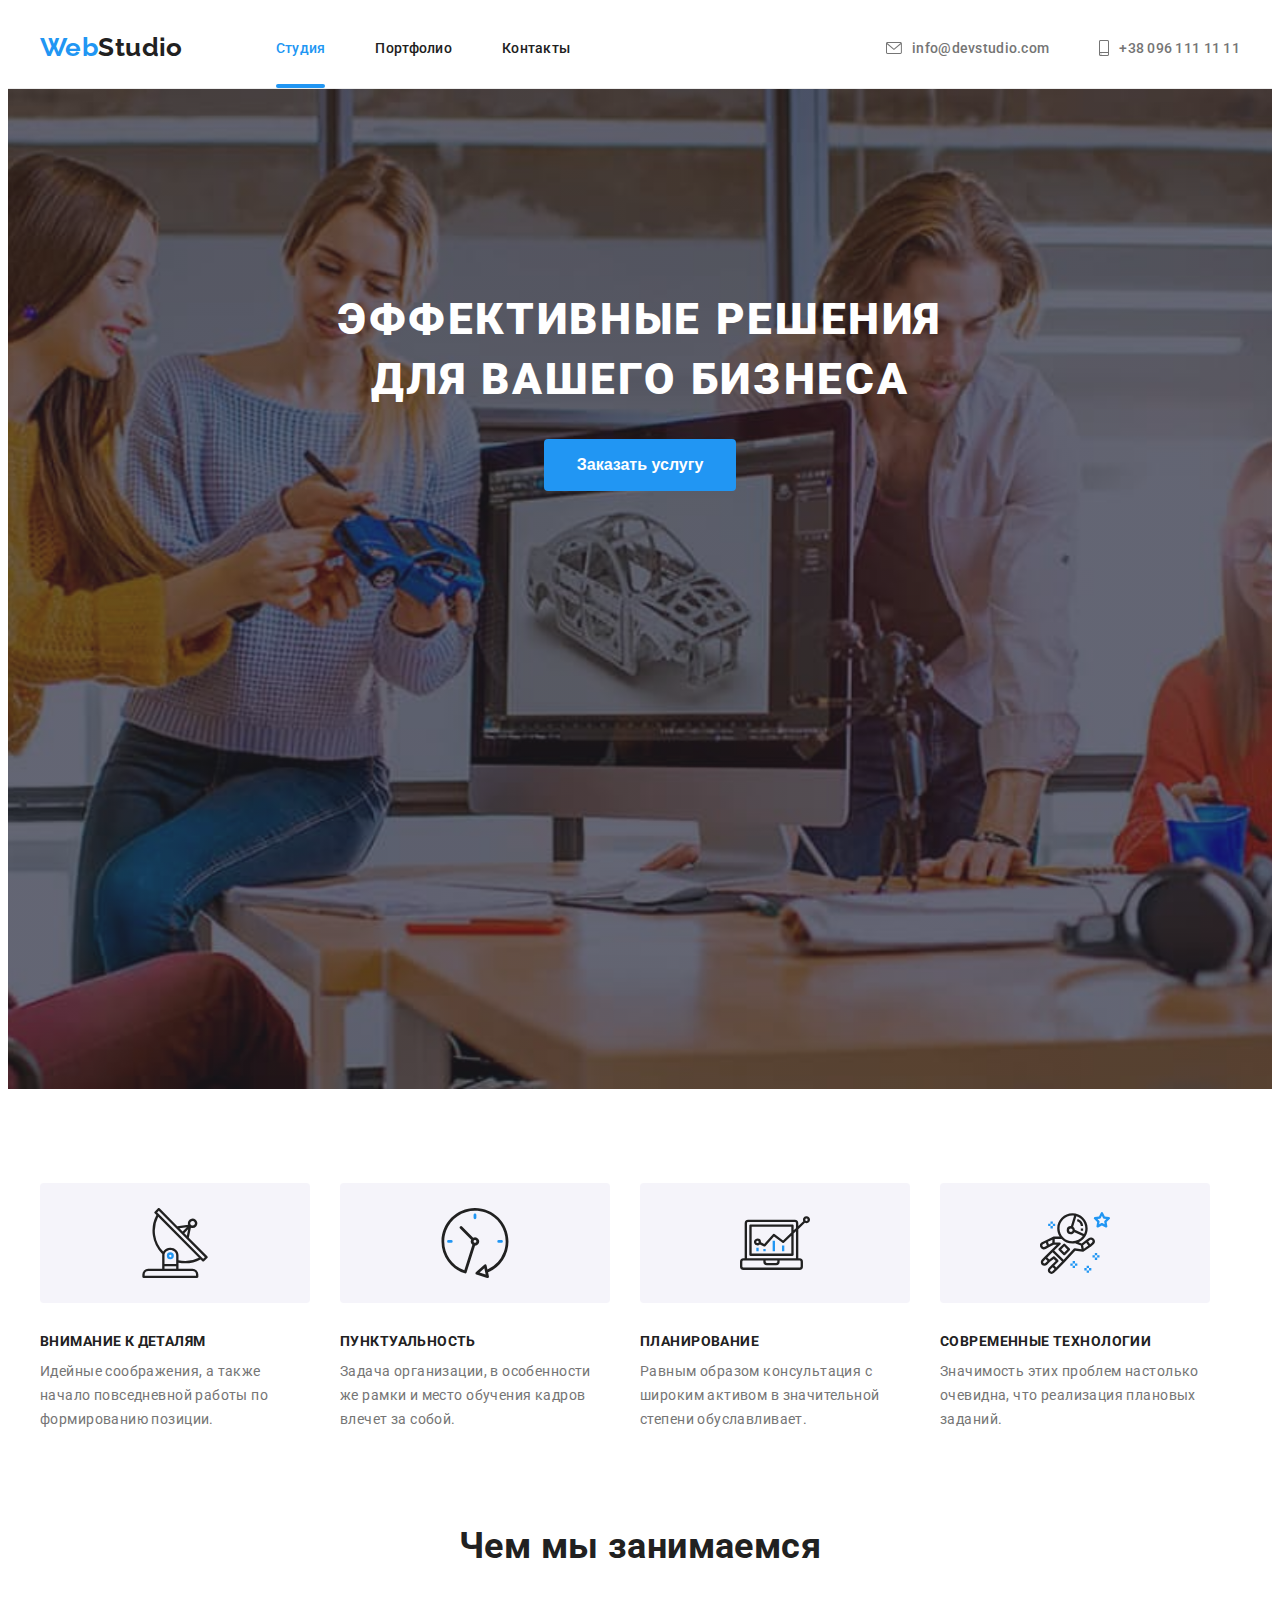
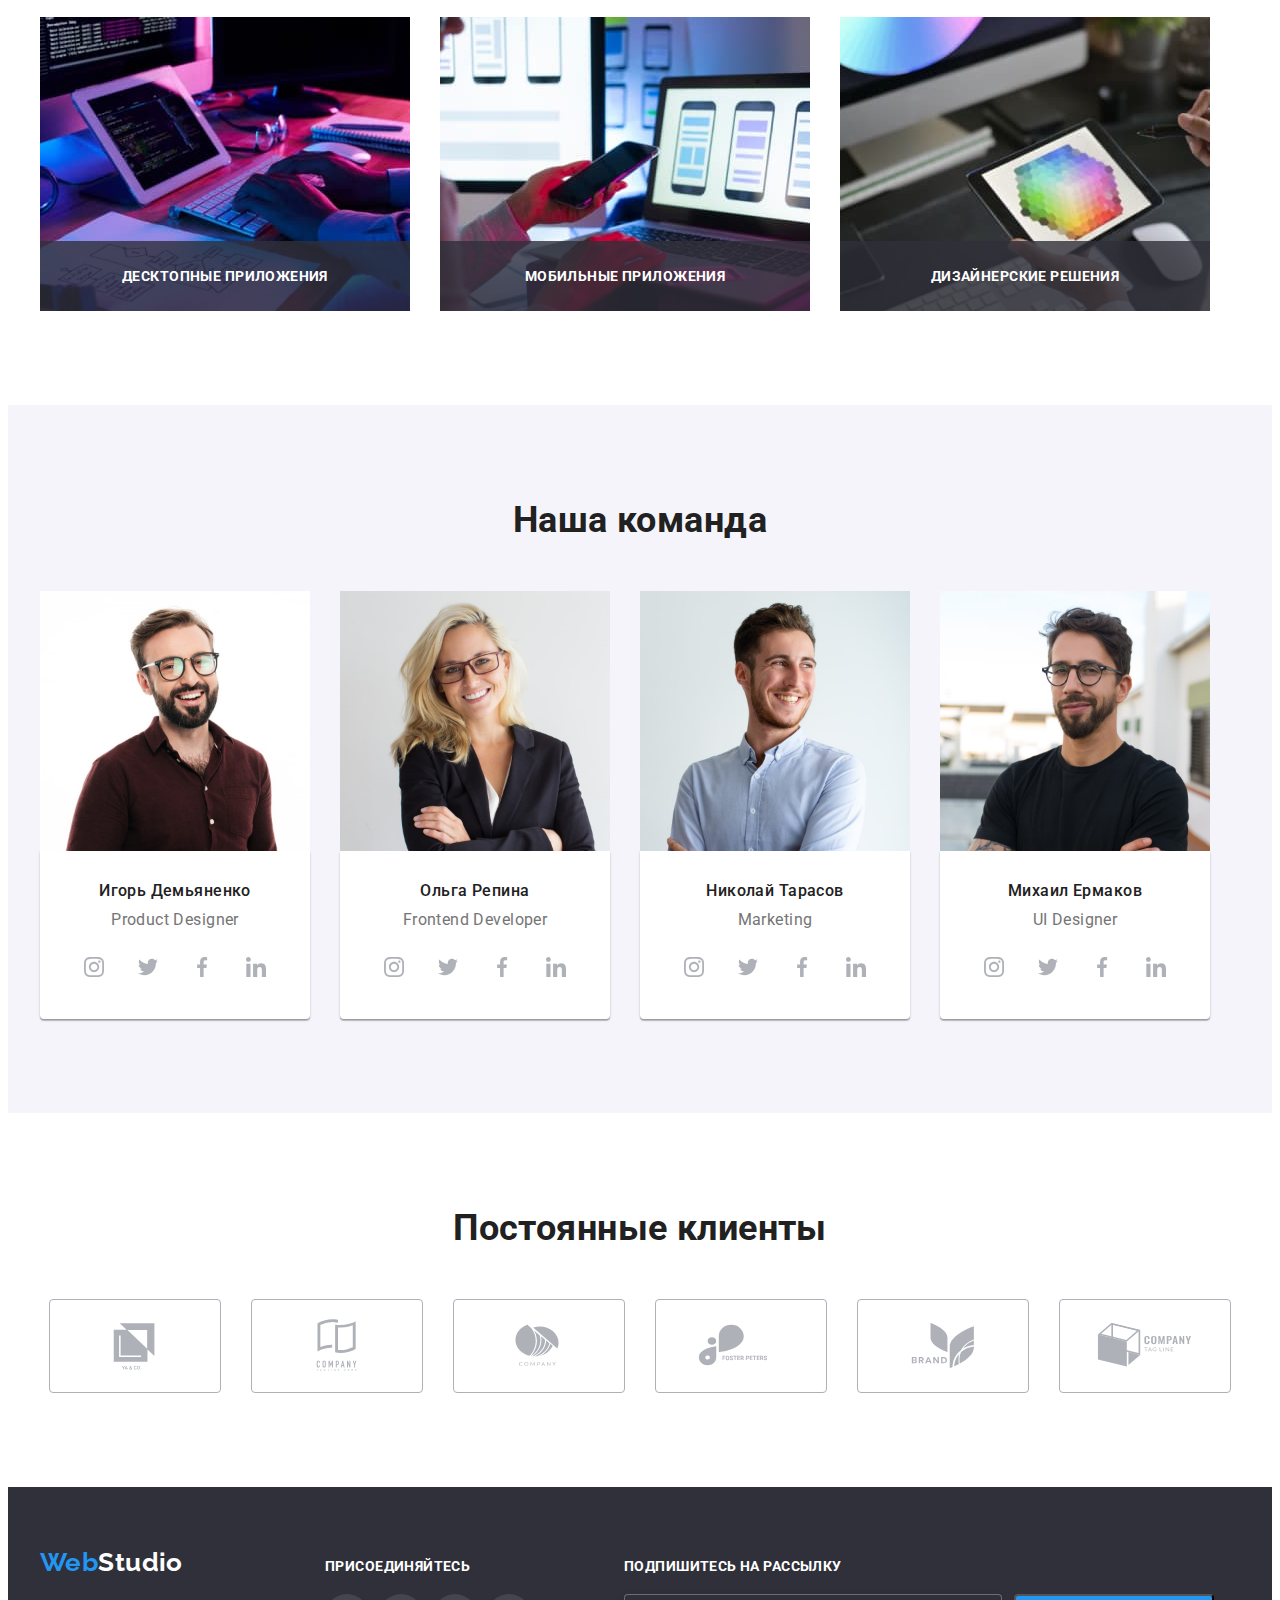
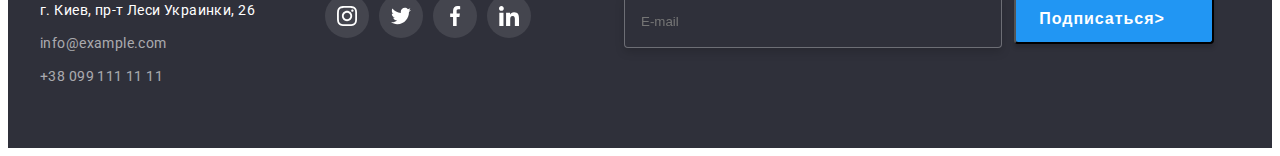
==== commit 9de841d6: "hw_5_finish" ====
--- a/index.html
+++ b/index.html
@@ -62,7 +62,7 @@
             Эффективные решения <br />
             для вашего бизнеса
           </h1>
-          <button type="button" class="solutions-button">
+          <button type="button" class="solutions-button" data-modal-open>
             Заказать услугу
           </button>
         </div>
@@ -329,7 +329,24 @@
           </a></li>
         </ul>
       </div>
+      <div class="column-three">
+        <h3 class="subscriber-title">Подпишитесь на рассылку</h3>
+        <form class="subscriber">
+          <label for="subscriber-email"></label>
+          <input class="subscriber-field" type="email" name="email" id="subscriber-email" placeholder="E-mail">
+          <button class="subscriber-button" type="submit">Подписаться><svg class="subscriber-icon" width="24" height="24"><use href="./images/icons.svg#icon-sen"></use></svg></button>
+        </form>
+      </div>
       </div>
     </footer>
+    <!--modal windows-->
+    <div class="backdrop is-hidden" data-modal>
+    <div class="modal">
+      <button type="button" class="modal-close" data-modal-close>
+        <svg class="modal-close-icon" width="18" height="18" ><use href="./images/icons.svg#icon-close"></use></svg>
+      </button>
+    </div>
+  </div>
+  <script src="./js/modal.js"></script>
   </body>
 </html>
--- a/css/styles.css
+++ b/css/styles.css
@@ -315,7 +315,6 @@
     padding-top: 27px;
     padding-bottom: 27px;
 
-
     font-weight: 700;
     font-size: 14px;
     line-height: calc(16/14);
@@ -328,6 +327,7 @@
     position: absolute;
     width: 100%;
     bottom: 0px;
+    left: 0px;
 }
 
 /*------------team------------*/
@@ -450,12 +450,12 @@
     border: 1px solid #AFB1B8;
     border-radius: 4px;
 
-    transition: color var(--trnstn);
+    transition: border-color var(--trnstn);
     }
 
 .client-m-link:hover,
 .client-m-link:focus {
-border: 1px solid var(--act-link-txt);
+border-color: var(--act-link-txt);
 }
 
 .client-icon {
@@ -537,8 +537,8 @@
 .portfolio-m-item {
     width: 370px;
     margin-right: 30px;
-    margin-bottom: 30px;    
-}
+    margin-bottom: 30px;        
+    }
 
 .portfolio-m-item:nth-child(3n) {
     margin-right: 0;
@@ -550,15 +550,43 @@
 
 .portfolio-m-link {
     display: block;
-    
+
     transition: box-shadow var(--trnstn);
-}
+    }
 
 .portfolio-m-link:hover,
 .portfolio-m-link:focus {
     box-shadow: 0px 1px 1px rgba(0, 0, 0, 0.12),
         0px 4px 4px rgba(0, 0, 0, 0.06),
         1px 4px 6px rgba(0, 0, 0, 0.16);
+}
+
+.portfolio-m-overlay {
+    position: relative;
+    overflow: hidden;
+}
+
+.portfolio-m-overtext {
+    font-weight: 400;
+    font-size: 18px;
+    line-height: calc(28/18);     
+    letter-spacing: 0.03em;    
+    color: var(--act-btn-txt);
+    background-color: rgba(33, 150, 243, 0.9);
+
+    position: absolute;
+    top: 0px;
+    left: 0px;
+    height: 100%;
+    padding: 63px 24px;
+    transform: translateY(101%);
+    transition: transform var(--trnstn);
+    overflow: auto;
+}
+
+.portfolio-m-link:hover .portfolio-m-overtext,
+.portfolio-m-link:focus .portfolio-m-overtext {
+    transform: translateY(0%);
 }
 
 .portfolio-m-project {
@@ -658,6 +686,10 @@
     color: var(--act-link-txt);
 }
 
+.column-two {
+    margin-right: 93px;
+}
+
 .join-title {
     margin-bottom: 20px;
     
@@ -699,3 +731,117 @@
     fill: var(--act-btn-txt);
 }
 
+.subscriber-title {
+    margin-bottom: 20px;
+
+    font-weight: 700;
+    font-size: 14px;
+    line-height: calc(16/14);
+    letter-spacing: 0.03em;
+    text-transform: uppercase;
+    color: var(--act-btn-txt);
+}
+
+.subscriber {
+    display: flex;
+}
+
+.subscriber-field {
+    padding-left: 16px;
+    margin-right: 12px;
+
+    width: 358px;
+    height: 50px;
+    border: 1px solid rgba(255, 255, 255, 0.3);
+    border-radius: 4px;
+    filter: drop-shadow(0px 4px 4px rgba(0, 0, 0, 0.15));
+    background-color: var(--sol-bcg);
+    color: rgba(255, 255, 255, 0.6);
+
+}
+
+.subscriber-button {
+    display: flex;
+    align-items: center;
+    justify-content: center;
+
+    width: 200px;
+    height: 50px;
+    border-radius: 4px;
+    background-color: var(--act-link-txt);
+    box-shadow: 0px 4px 4px rgba(0, 0, 0, 0.15);
+    font-weight: 700;
+    font-size: 16px;
+    line-height: calc(30/16);
+    letter-spacing: 0.06em;
+    color: var(--act-btn-txt);
+}
+
+.subscriber-button::after {
+    display: block;
+    content: "";
+    background-size: 24px 24px;
+    background-repeat: no-repeat;
+    background-position: center;
+    background-color: var(--act-btn-txt);
+    background-image: url(../images/);
+    
+}
+
+
+/* .subscriber-icon {
+    fill: var(--act-btn-txt);
+} */
+
+.backdrop {
+    position: fixed;
+    top: 0px;
+    width: 100vw;
+    height: 100vh;
+    background-color: rgba(0, 0, 0, 0.2);
+    transition: opacity var(--trnstn), visibility var(--trnstn);
+}
+
+.is-hidden {
+    visibility: hidden;
+    opacity: 0;
+    pointer-events: none;
+}
+
+.backdrop.is-hidden .modal {
+    transform: translate(-50%, -50%) scale(0);
+}
+
+.modal {
+    width: 528px;
+    min-height: 581px;
+    border-radius: 4px;
+    background-color: var(--act-btn-txt);
+    box-shadow: 0px 1px 3px rgba(0, 0, 0, 0.12),
+        0px 1px 1px rgba(0, 0, 0, 0.14),
+        0px 2px 1px rgba(0, 0, 0, 0.2);
+    
+    position: absolute;
+    top: 50%;
+    left: 50%;
+    transform: translate(-50%, -50%) scale(1);
+    transition: transform var(--trnstn);
+}
+
+.modal-close {
+    display: flex;
+    align-items: center;
+    justify-content: center;
+
+    width: 30px;
+    height: 30px;
+    background-color: var(--act-btn-txt);
+    border: 1px solid rgba(0, 0, 0, 0.1);
+    border-radius: 50%;
+
+    position: absolute;
+    top: 8px;
+    right: 8px;    
+}
+
+
